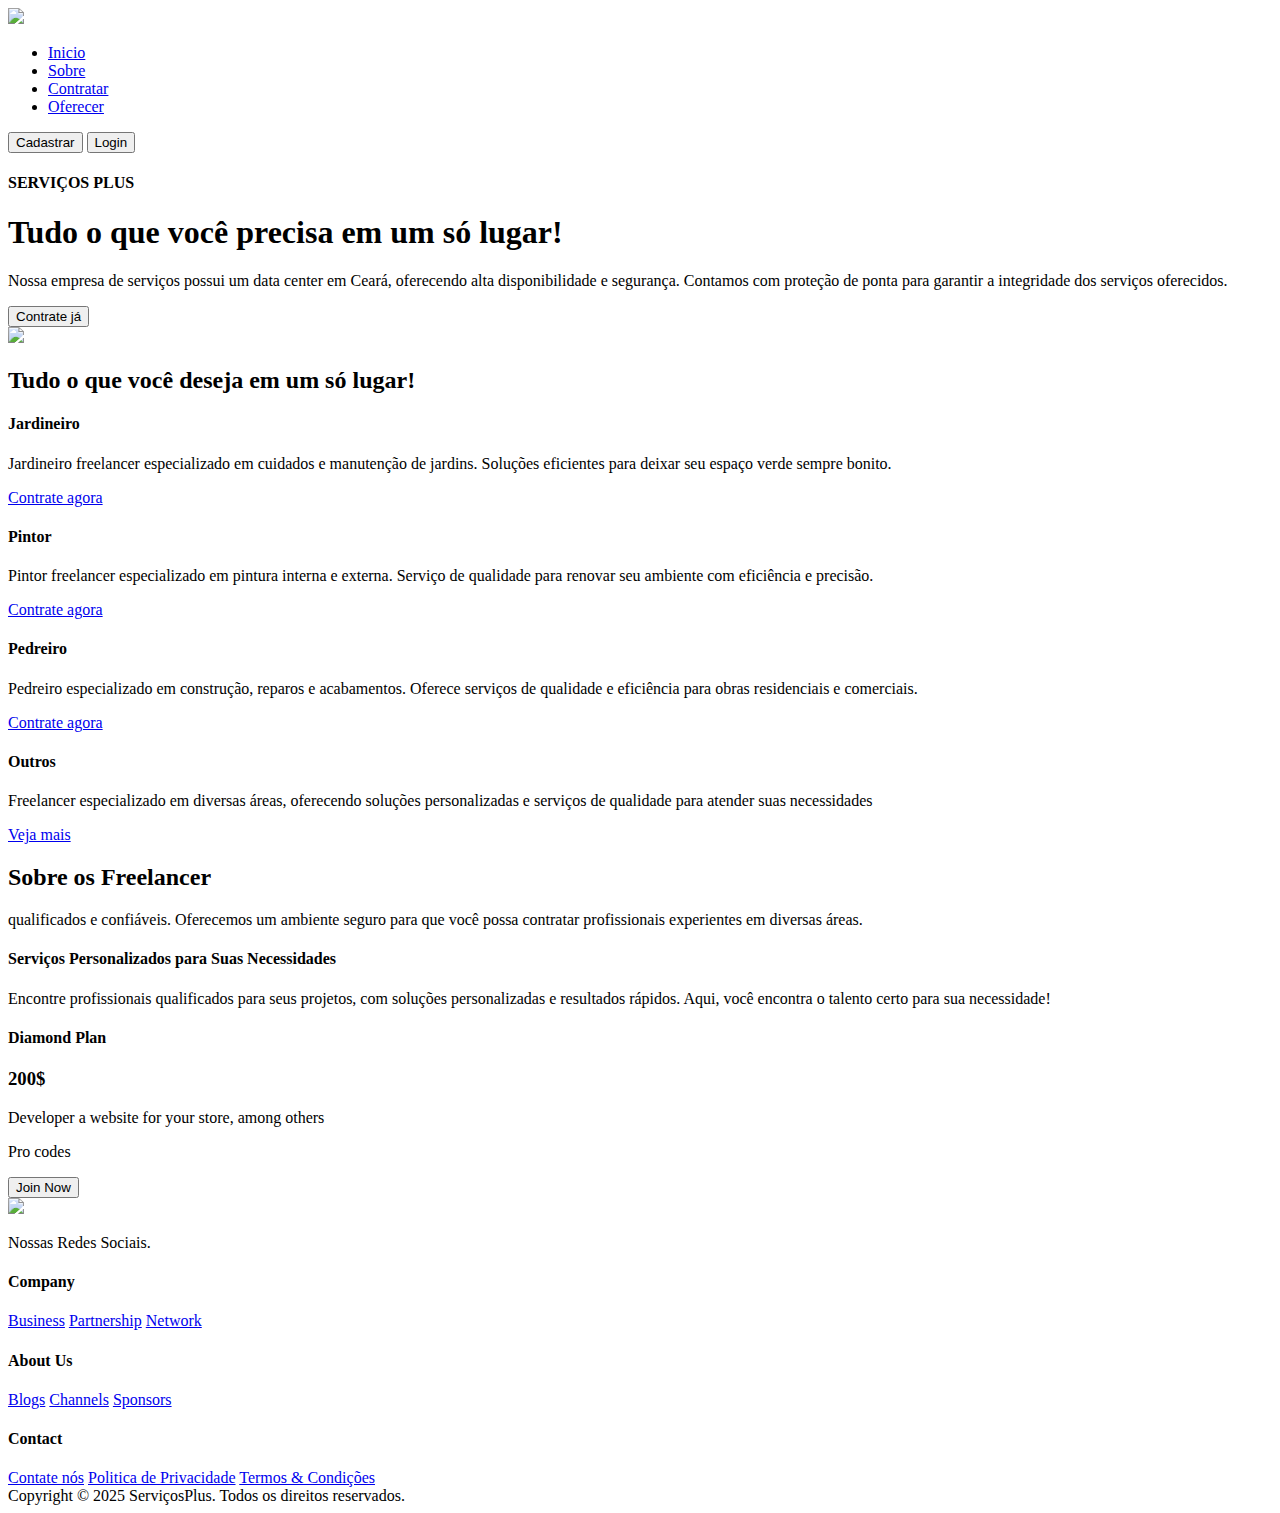
==== index.html @ 0d534641 "Update index.html" ====
<!DOCTYPE html>
<html lang="pt-br">

<head>
    <meta charset="UTF-8">
    <meta name="viewport" content="width=device-width, initial-scale=1.0">
    <link rel="stylesheet" href="https://cdnjs.cloudflare.com/ajax/libs/remixicon/3.5.0/remixicon.min.css">
    <link rel="stylesheet" href="style.css">
    <title>Página inicial</title>
</head>

<body>

    <nav>
        <div class="nav-logo">
            <a href="#">
                <img src="images/logo.png">
            </a>
        </div>

        <ul class="nav-links">
            <li class="link"><a href="#home">Inicio</a></li>
            <li id="link1" class="link"><a href="#features">Sobre</a></li>
            <li id="link2" class="link"><a href="#pricing">Contratar</a></li>
            <li id="link3" class="link"><a href="#about">Oferecer</a></li>
        </ul>
        <button class="btn" onclick="irParaCadastro()">Cadastrar</button>
        <button class="btn2" onclick="irParaLogin()">Login</button>
    </nav>

    <header class="container" id="home">
        <div class="content">
            <span class="blur"></span>
            <span class="blur"></span>
            <h4>SERVIÇOS PLUS</h4>
            <H1>Tudo o que você <span>precisa</span> em um só lugar!</H1>
            <p>
                Nossa empresa de serviços possui um data center em Ceará, oferecendo alta disponibilidade e segurança. Contamos com proteção de ponta para garantir a integridade dos serviços oferecidos.
            </p>
            <button class="btn">Contrate já</button>
        </div>
        <div class="image">
            <img src="img/header.png">
        </div>
    </header>

    <section class="container" id="features">
        <h2 class="header">Tudo o que você deseja em um só lugar!</h2>
        <div class="features">
            <div class="card">
                <span><i class="ri-money-dollar-box-line"></i></span>
                <h4>Jardineiro</h4>
                <p>
                    Jardineiro freelancer especializado em cuidados e manutenção de jardins. Soluções eficientes para deixar seu espaço verde sempre bonito.
                </p>
                <a href="#">Contrate agora <i class="ri-arrow-right-line"></i></a>
            </div>
            <div class="card">
                <span><i class="ri-bug-line"></i></span>
                <h4>Pintor</h4>
                <p>
                    Pintor freelancer especializado em pintura interna e externa. Serviço de qualidade para renovar seu ambiente com eficiência e precisão.                 
                </p>
                <a href="#">Contrate agora <i class="ri-arrow-right-line"></i></a>
            </div>
            <div class="card">
                <span><i class="ri-history-line"></i></span>
                <h4>Pedreiro</h4>
                <p>
                    Pedreiro especializado em construção, reparos e acabamentos. Oferece serviços de qualidade e eficiência para obras residenciais e comerciais.
                </p>
                <a href="#">Contrate agora <i class="ri-arrow-right-line"></i></a>
            </div>
            <div class="card">
                <span><i class="ri-shake-hands-line"></i></span>
                <h4>Outros</h4>
                <p>
                    Freelancer especializado em diversas áreas, oferecendo soluções personalizadas e serviços de qualidade para atender suas necessidades
                </p>
                <a href="#">Veja mais <i class="ri-arrow-right-line"></i></a>
            </div>
        </div>
    </section>

    <section class="container" id="pricing">
        <h2 class="header">Sobre os Freelancer</h2>
        <p class="sub-header">
            qualificados e confiáveis. Oferecemos um ambiente seguro para que você possa contratar profissionais experientes em diversas áreas.
        </p>
        <div class="pricing">
            <div class="card">
                <div class="content">
                    <h4>Serviços Personalizados para Suas Necessidades</h4>
                    <p>
                        <i class="ri-checkbox-circle-line"></i>
                        Encontre profissionais qualificados para seus projetos, com soluções personalizadas e resultados rápidos. Aqui, você encontra o talento certo para sua necessidade!
                    </p>
                    <p>
                </div>
            </div>
            <div class="card">
                <div class="content">
                    <h4>Diamond Plan</h4>
                    <h3>200$</h3>
                    <p>
                        <i class="ri-checkbox-circle-line"></i>
                        Developer a website for your store, among others
                    </p>
                    <p>
                        <i class="ri-checkbox-circle-line"></i>
                        Pro codes
                    </p>
                </div>
                <button class="btn">Join Now</button>
            </div>
        </div>
    </section>

    <footer class="container" id="about">
        <span class="blur"></span>
        <span class="blur"></span>
        <div class="column">
            <div class="logo">
                <img src="images/logo.png">
            </div>
            <p>
                Nossas Redes Sociais.
            </p>
            <div class="socials">
                <a href="https://www.youtube.com/@luffyzin_br549" target="_blank"><i class="ri-youtube-line"></i></a>
                <a href="https://www.instagram.com/zlz1n_/" target="_blank"><i class="ri-instagram-line"></i></a>
                <a href="https://twitter.com/SoaresLevi3354" target="_blank"><i class="ri-twitter-line"></i></a>
            </div>
        </div>
        <div class="column">
            <h4>Company</h4>
            <a href="#">Business</a>
            <a href="#">Partnership</a>
            <a href="#">Network</a>
        </div>
        <div class="column">
            <h4>About Us</h4>
            <a href="#">Blogs</a>
            <a href="#">Channels</a>
            <a href="#">Sponsors</a>
        </div>
        <div class="column">
            <h4>Contact</h4>
            <a href="#">Contate nós</a>
            <a href="#">Politica de Privacidade</a>
            <a href="#">Termos & Condições</a>
        </div>
    </footer>

    <div class="copyright">
        Copyright © 2025 ServiçosPlus. Todos os direitos reservados.
    </div>


    <script src="script.js"></script>
</body>

</html>
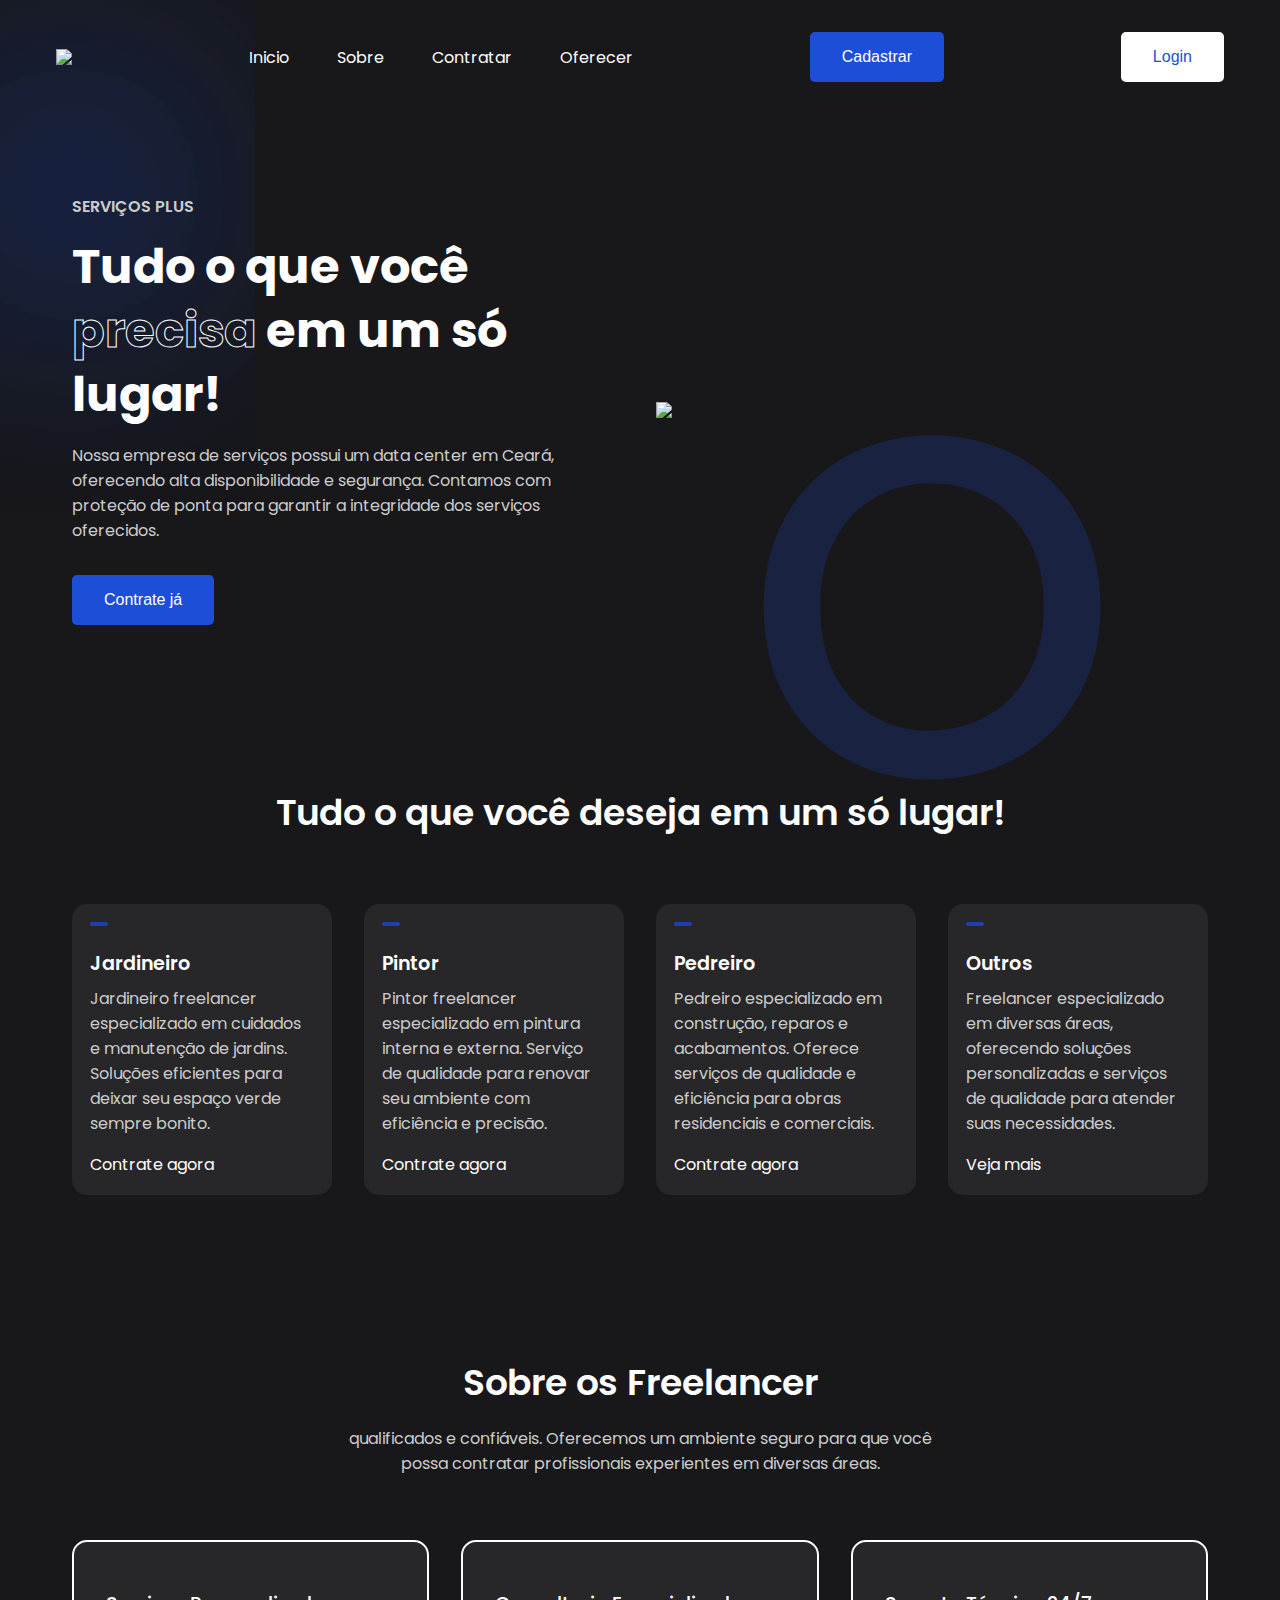
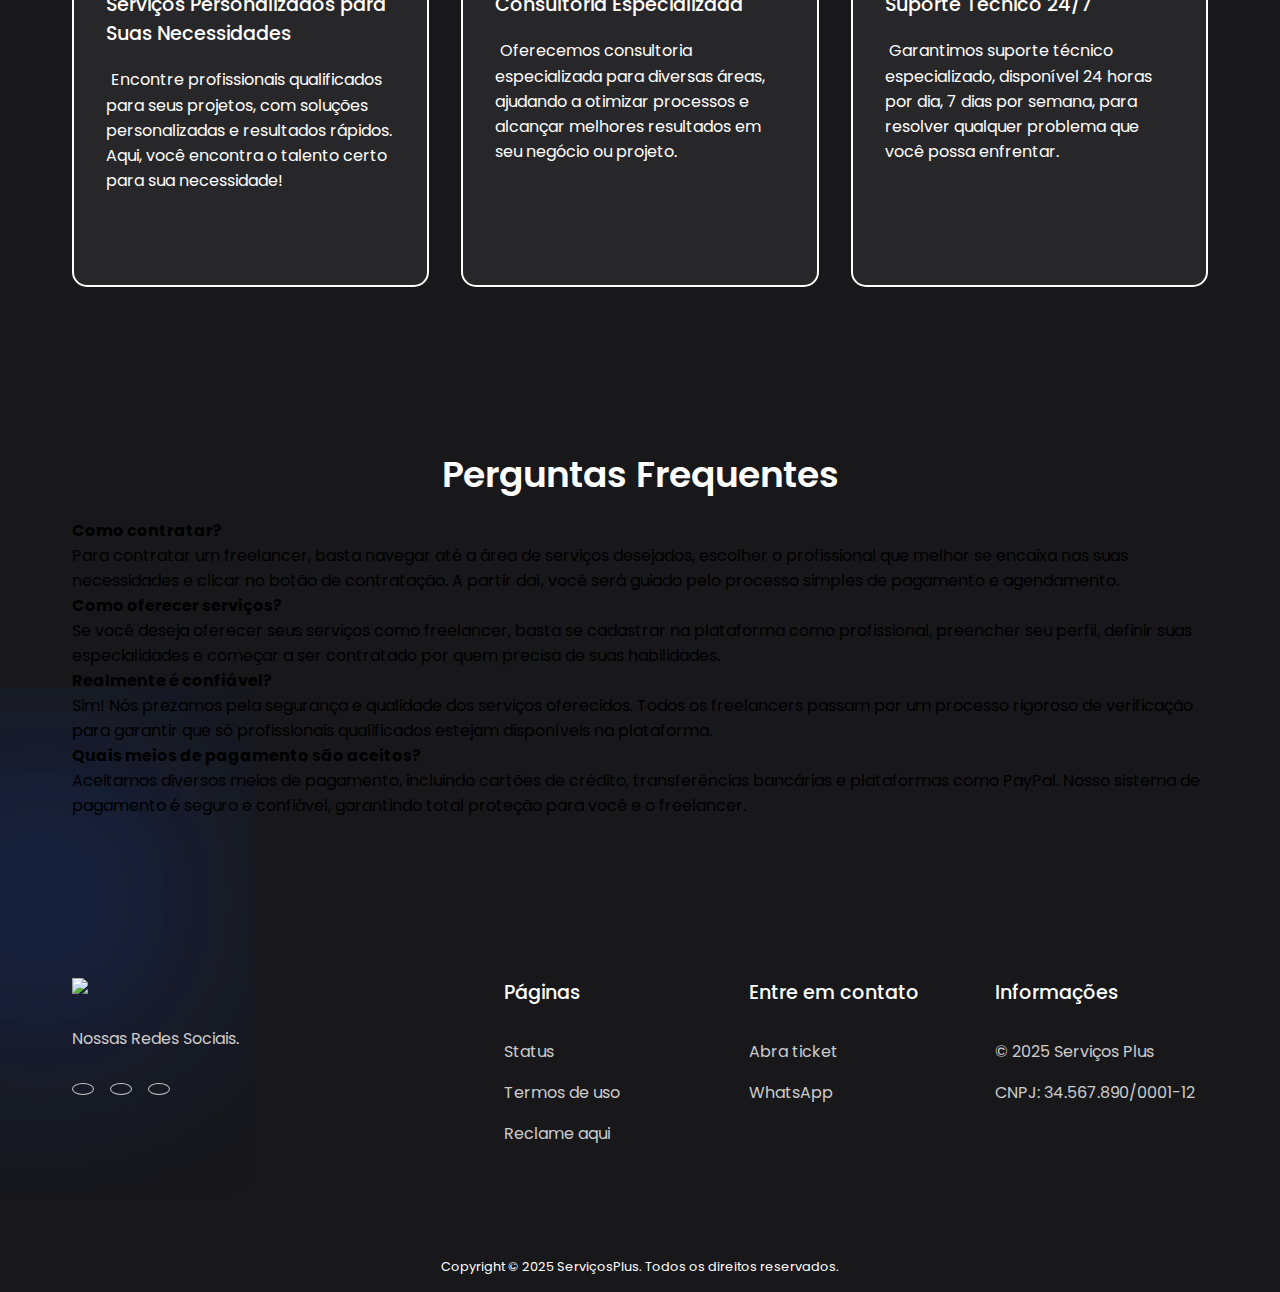
==== commit bc0963c3: "Update index.html" ====
--- a/index.html
+++ b/index.html
@@ -75,7 +75,7 @@
                 <span><i class="ri-shake-hands-line"></i></span>
                 <h4>Outros</h4>
                 <p>
-                    Freelancer especializado em diversas áreas, oferecendo soluções personalizadas e serviços de qualidade para atender suas necessidades
+                    Freelancer especializado em diversas áreas, oferecendo soluções personalizadas e serviços de qualidade para atender suas necessidades.
                 </p>
                 <a href="#">Veja mais <i class="ri-arrow-right-line"></i></a>
             </div>
@@ -95,26 +95,67 @@
                         <i class="ri-checkbox-circle-line"></i>
                         Encontre profissionais qualificados para seus projetos, com soluções personalizadas e resultados rápidos. Aqui, você encontra o talento certo para sua necessidade!
                     </p>
+                </div>
+            </div>
+            <div class="card">
+                <div class="content">
+                    <h4>Consultoria Especializada</h4>
                     <p>
-                </div>
-            </div>
-            <div class="card">
-                <div class="content">
-                    <h4>Diamond Plan</h4>
-                    <h3>200$</h3>
-                    <p>
-                        <i class="ri-checkbox-circle-line"></i>
-                        Developer a website for your store, among others
-                    </p>
-                    <p>
-                        <i class="ri-checkbox-circle-line"></i>
-                        Pro codes
+                        <i class="ri-brain-line"></i>
+                        Oferecemos consultoria especializada para diversas áreas, ajudando a otimizar processos e alcançar melhores resultados em seu negócio ou projeto.
                     </p>
                 </div>
-                <button class="btn">Join Now</button>
+            </div>
+            <div class="card">
+                <div class="content">
+                    <h4>Suporte Técnico 24/7</h4>
+                    <p>
+                        <i class="ri-settings-5-line"></i>
+                        Garantimos suporte técnico especializado, disponível 24 horas por dia, 7 dias por semana, para resolver qualquer problema que você possa enfrentar.
+                    </p>
+                </div>
+            </div>
+        </div>
+    </section>    
+
+    <section class="container" id="faq">
+        <h2 class="header">Perguntas Frequentes</h2>
+        <div class="faq">
+            <div class="question">
+                <h4>
+                    <i class="ri-arrow-right-s-line toggle-icon"></i> Como contratar?
+                </h4>
+                <p class="answer">
+                    Para contratar um freelancer, basta navegar até a área de serviços desejados, escolher o profissional que melhor se encaixa nas suas necessidades e clicar no botão de contratação. A partir daí, você será guiado pelo processo simples de pagamento e agendamento.
+                </p>
+            </div>
+            <div class="question">
+                <h4>
+                    <i class="ri-arrow-right-s-line toggle-icon"></i> Como oferecer serviços?
+                </h4>
+                <p class="answer">
+                    Se você deseja oferecer seus serviços como freelancer, basta se cadastrar na plataforma como profissional, preencher seu perfil, definir suas especialidades e começar a ser contratado por quem precisa de suas habilidades.
+                </p>
+            </div>
+            <div class="question">
+                <h4>
+                    <i class="ri-arrow-right-s-line toggle-icon"></i> Realmente é confiável?
+                </h4>
+                <p class="answer">
+                    Sim! Nós prezamos pela segurança e qualidade dos serviços oferecidos. Todos os freelancers passam por um processo rigoroso de verificação para garantir que só profissionais qualificados estejam disponíveis na plataforma.
+                </p>
+            </div>
+            <div class="question">
+                <h4>
+                    <i class="ri-arrow-right-s-line toggle-icon"></i> Quais meios de pagamento são aceitos?
+                </h4>
+                <p class="answer">
+                    Aceitamos diversos meios de pagamento, incluindo cartões de crédito, transferências bancárias e plataformas como PayPal. Nosso sistema de pagamento é seguro e confiável, garantindo total proteção para você e o freelancer.
+                </p>
             </div>
         </div>
     </section>
+    
 
     <footer class="container" id="about">
         <span class="blur"></span>
@@ -133,22 +174,20 @@
             </div>
         </div>
         <div class="column">
-            <h4>Company</h4>
-            <a href="#">Business</a>
-            <a href="#">Partnership</a>
-            <a href="#">Network</a>
-        </div>
-        <div class="column">
-            <h4>About Us</h4>
-            <a href="#">Blogs</a>
-            <a href="#">Channels</a>
-            <a href="#">Sponsors</a>
-        </div>
-        <div class="column">
-            <h4>Contact</h4>
-            <a href="#">Contate nós</a>
-            <a href="#">Politica de Privacidade</a>
-            <a href="#">Termos & Condições</a>
+            <h4>Páginas</h4>
+            <a href="#">Status</a>
+            <a href="#">Termos de uso</a>
+            <a href="#">Reclame aqui</a>
+        </div>
+        <div class="column">
+            <h4>Entre em contato</h4>
+            <a href="#">Abra ticket</a>
+            <a href="#">WhatsApp</a>
+        </div>
+        <div class="column">
+            <h4>Informações</h4>
+            <a href="">© 2025 Serviços Plus</a>
+            <a href="#">CNPJ: 34.567.890/0001-12</a>
         </div>
     </footer>
 
--- a/style.css
+++ b/style.css
@@ -0,0 +1,398 @@
+@import url('https://fonts.googleapis.com/css2?family=Poppins:wght@300;400;500;600;700;800&display=swap');
+
+*{
+    padding: 0;
+    margin: 0;
+    outline: none;
+    border: none;
+    box-sizing: border-box;
+}
+
+img{
+    width: 100%;
+    display: flex;
+}
+
+a{
+    text-decoration: none;
+}
+
+body{
+    font-family: 'Poppins', sans-serif;
+    background-color: #18181B;
+}
+
+nav{
+    max-width: 1200px;
+    margin: auto;
+    padding: 2rem 1rem;
+    display: flex;
+    align-items: center;
+    justify-content: space-between;
+    gap: 2rem;
+}
+
+.nav-logo{
+    max-width: 100px;
+}
+
+.nav-links{
+    list-style: none;
+    display: flex;
+    align-items: center;
+    gap: 3rem;
+}
+
+.link a{
+    position: relative;
+    padding-bottom: 0.75rem;
+    color: #fff;
+}
+
+.link a::after{
+    content: "";
+    position: absolute;
+    height: 2px;
+    width: 0;
+    bottom: 0;
+    left: 0;
+    background-color: #1d4ed8;
+    transition: all 0.3s ease;
+}
+
+.link a:hover::after{
+    width: 70%;
+}
+
+.btn{
+    padding: 1rem 2rem;
+    font-size: 1rem;
+    color: #fff;
+    background-color: #1d4ed8;
+    border-radius: 5px;
+    cursor: pointer;
+    transition: all 0.3s ease;
+}
+
+.btn:hover{
+    background-color: #1e40af;
+}
+
+.btn2{
+    padding: 1rem 2rem;
+    font-size: 1rem;
+    color: #1d4ed8;
+    background-color: #fff;
+    border-radius: 5px;
+    cursor: pointer;
+    transition: all 0.3s ease;
+}
+
+.btn2:hover{
+    background-color: #acb0be;
+}
+
+
+.container{
+    max-width: 1200px;
+    margin: auto;
+    padding: 5rem 2rem;
+}
+
+.blur{
+    position: absolute;
+    box-shadow: 0 0 1000px 50px #1d4ed8;
+    z-index: -100;
+}
+
+header{
+    position: relative;
+    padding-top: 2rem;
+    display: grid;
+    grid-template-columns: repeat(2, 1fr);
+    align-items: center;
+    gap: 2rem;
+}
+
+header .content h4{
+    margin-bottom: 1rem;
+    color: #ccc;
+    font-size: 1rem;
+    font-weight: 600;
+}
+
+header .content h1{
+    color: #fff;
+    margin-bottom: 1rem;
+    font-size: 3rem;
+    font-weight: 700;
+    line-height: 4rem;
+}
+
+header .content h1 span{
+    -webkit-text-fill-color: transparent;
+    -webkit-text-stroke: 1px #fff;
+}
+
+header .content p{
+    margin-bottom: 2rem;
+    color: #ccc;
+}
+
+header .image{
+    position: relative;
+}
+
+header .image::before{
+    content: "o";
+    position: absolute;
+    top: 0;
+    left: 50%;
+    transform: translateX(-50%);
+    font-size: 38rem;
+    font-weight: 400;
+    line-height: 20rem;
+    color: #1d4ed8;
+    opacity: 0.2;
+    z-index: -100;
+}
+
+header .image img{
+    max-width: 600px;
+    margin: auto;
+}
+
+section .header{
+    margin-bottom: 1rem;
+    color: #fff;
+    text-align: center;
+    font-size: 2.25rem;
+    font-weight: 600;
+}
+
+.features{
+    margin-top: 4rem;
+    display: grid;
+    grid-template-columns: repeat(4, 1fr);
+    gap: 2rem;
+}
+
+.features .card{
+    background-color: #27272a;
+    padding: 1rem;
+    border: 2px solid transparent;
+    border-radius: 15px;
+    transition: all 0.3s ease;
+}
+
+.features .card:hover{
+    background-color: #323232;
+    border-color: #fff;
+}
+
+.features .card span{
+    display: inline-block;
+    background-color: #1e40af;
+    padding: 2px 9px;
+    margin-bottom: 1rem;
+    font-size: 1.75rem;
+    color: #fff;
+    border-radius: 5px;
+}
+
+.features .card h4{
+    margin-bottom: 0.5rem;
+    color: #fff;
+    font-size: 1.2rem;
+    font-weight: 600;
+}
+
+.features .card p{
+    color: #ccc;
+    margin-bottom: 1rem;
+}
+
+.features .card a{
+    color: #fff;
+    transition: all 0.3s ease;
+}
+
+.features .card a:hover{
+    color: #1e40af;
+}
+
+.sub-header{
+    max-width: 600px;
+    margin: auto;
+    text-align: center;
+    color: #ccc;
+}
+
+.pricing{
+    margin-top: 4rem;
+    display: grid;
+    grid-template-columns: repeat(3, 1fr);
+    gap: 2rem;
+}
+
+.pricing .card{
+    padding: 3rem 2rem;
+    background-color: #27272a;
+    display: flex;
+    flex-direction: column;
+    border: 2px solid transparent;
+    border-color: #fff;
+    border-radius: 15px;
+    transition: all 0.3s ease;
+}
+
+.pricing .card:hover{
+    border-color: #fff;
+}
+
+.pricing .card .content{
+    flex: 1;
+    margin-bottom: 2rem;
+}
+
+.pricing .card h4{
+    margin-bottom: 1rem;
+    color: #fff;
+    font-size: 1.2rem;
+    font-weight: 500;
+}
+
+.pricing .card h3{
+    color: #fff;
+    padding-bottom: 1rem;
+    margin-bottom: 2rem;
+    font-size: 2rem;
+    font-weight: 600;
+    border-bottom: 2px dashed #fff;
+}
+
+.pricing .card p{
+    color: #fff;
+    margin-bottom: 0.75rem;
+}
+
+.pricing .card p i{
+    color: #ccc;
+    font-size: 1.2rem;
+    margin-right: 0.3rem;
+}
+
+.pricing .card button{
+    color: #fff;
+    background-color: transparent;
+    border: 2px solid #fff;
+}
+
+.pricing .card button:hover{
+    background-color: #1e40af;
+    border-color: #1e40af;
+}
+
+footer{
+    position: relative;
+    display: grid;
+    grid-template-columns: 400px repeat(3, 1fr);
+    gap: 2rem;
+}
+
+footer .column .logo{
+    max-width: 100px;
+    margin-bottom: 2rem;
+}
+
+footer .column p{
+    color: #ccc;
+    margin-bottom: 2rem;
+}
+
+footer .column .socials{
+    display: flex;
+    align-items: center;
+    gap: 1rem;
+}
+
+footer .column .socials a{
+    color: #ccc;
+    border: 1px solid #ccc;
+    padding: 5px 10px;
+    font-size: 1.25rem;
+    border-radius: 100%;
+    transition: all 0.3s ease;
+}
+
+footer .column .socials a:hover{
+    color: #fff;
+    background-color: #1d4ed8;
+    border-color: #1d4ed8;
+}
+
+footer .column h4{
+    color: #fff;
+    margin-bottom: 2rem;
+    font-size: 1.2rem;
+    font-weight: 500;
+}
+
+footer .column > a{
+    display: block;
+    color: #ccc;
+    margin-bottom: 1rem;
+    transition: all 0.3s ease;
+}
+
+footer .column > a:hover{
+    color: #1d4ed8;
+}
+
+.copyright{
+    max-width: 1200px;
+    margin: auto;
+    padding: 1rem;
+    color: #fff;
+    font-size: 0.8rem;
+    text-align: center;
+}
+
+@media (width < 900px){
+    .nav-links{
+        display: none;
+    }
+    header{
+        grid-template-columns: repeat(1, 1fr);
+    }
+    header .image{
+        grid-area: 1/1/2/2;
+    }
+    .features{
+        grid-template-columns: repeat(2, 1fr);
+    }
+    .pricing{
+        grid-template-columns: repeat(2, 1fr);
+    }
+    footer{
+        grid-template-columns: 1fr 200px;
+    }
+}
+
+@media (width < 600px){
+    header .image::before{
+        display: none;
+    }
+
+    .features{
+        grid-template-columns: repeat(1, 1fr);
+    }
+
+    .pricing{
+        grid-template-columns: repeat(1, 1fr);
+    }
+
+    footer{
+        grid-template-columns: 1fr 150px;
+    }
+}
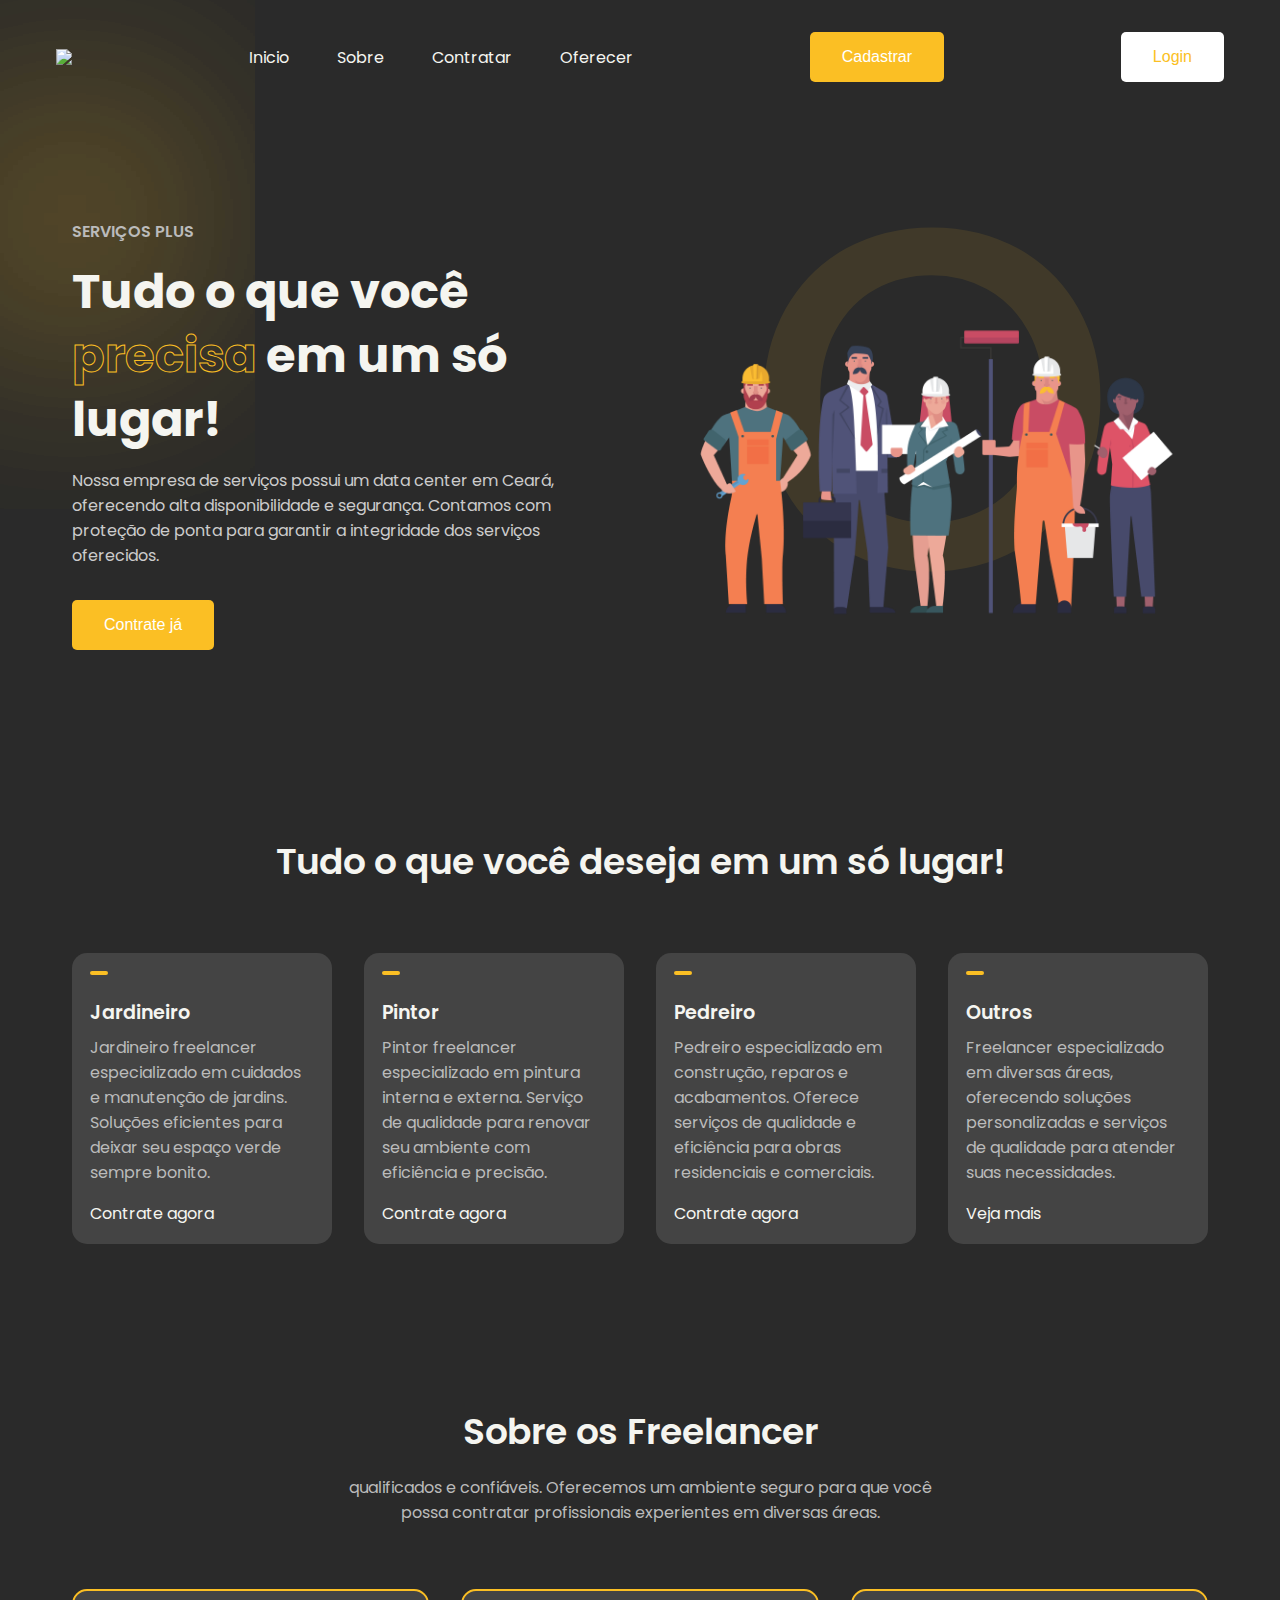
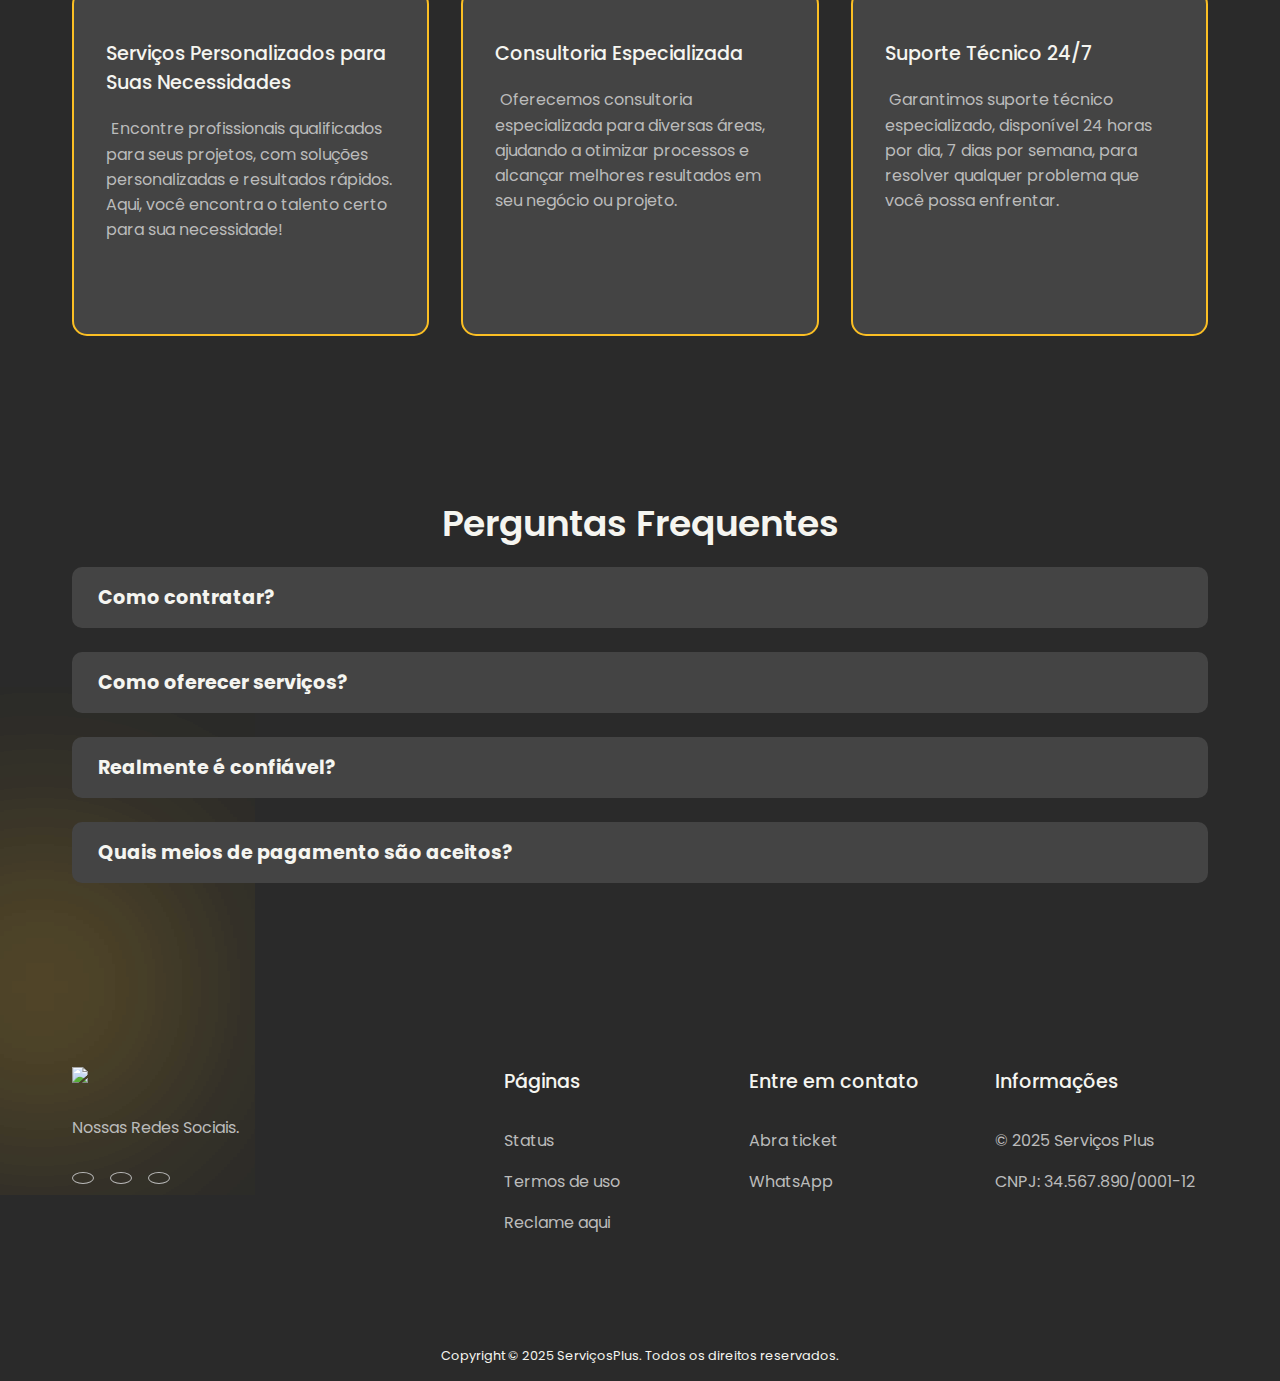
==== commit 2d1d2135: "Update index.html" ====
--- a/index.html
+++ b/index.html
@@ -40,7 +40,7 @@
             <button class="btn">Contrate já</button>
         </div>
         <div class="image">
-            <img src="img/header.png">
+            <img src="images/header.png">
         </div>
     </header>
 
--- a/style.css
+++ b/style.css
@@ -1,6 +1,6 @@
 @import url('https://fonts.googleapis.com/css2?family=Poppins:wght@300;400;500;600;700;800&display=swap');
 
-*{
+* {
     padding: 0;
     margin: 0;
     outline: none;
@@ -8,21 +8,22 @@
     box-sizing: border-box;
 }
 
-img{
+img {
     width: 100%;
     display: flex;
 }
 
-a{
+a {
     text-decoration: none;
 }
 
-body{
+body {
     font-family: 'Poppins', sans-serif;
-    background-color: #18181B;
-}
-
-nav{
+    background-color: #2a2a2a; /* Preto suave, quase cinza */
+    color: #f5f5f0; /* Texto claro para contraste */
+}
+
+nav {
     max-width: 1200px;
     margin: auto;
     padding: 2rem 1rem;
@@ -32,80 +33,79 @@
     gap: 2rem;
 }
 
-.nav-logo{
+.nav-logo {
     max-width: 100px;
 }
 
-.nav-links{
+.nav-links {
     list-style: none;
     display: flex;
     align-items: center;
     gap: 3rem;
 }
 
-.link a{
+.link a {
     position: relative;
     padding-bottom: 0.75rem;
-    color: #fff;
-}
-
-.link a::after{
+    color: #f5f5f0; /* Cor clara para os links */
+}
+
+.link a::after {
     content: "";
     position: absolute;
     height: 2px;
     width: 0;
     bottom: 0;
     left: 0;
-    background-color: #1d4ed8;
-    transition: all 0.3s ease;
-}
-
-.link a:hover::after{
+    background-color: #FBBF24; /* Amarelo */
+    transition: all 0.3s ease;
+}
+
+.link a:hover::after {
     width: 70%;
 }
 
-.btn{
+.btn {
     padding: 1rem 2rem;
     font-size: 1rem;
     color: #fff;
-    background-color: #1d4ed8;
+    background-color: #FBBF24; /* Amarelo */
     border-radius: 5px;
     cursor: pointer;
     transition: all 0.3s ease;
 }
 
-.btn:hover{
-    background-color: #1e40af;
-}
-
-.btn2{
+.btn:hover {
+    background-color: #D97706; /* Tom de Amarelo mais escuro */
+}
+
+.btn2 {
     padding: 1rem 2rem;
     font-size: 1rem;
-    color: #1d4ed8;
+    color: #FBBF24; /* Amarelo */
     background-color: #fff;
     border-radius: 5px;
     cursor: pointer;
     transition: all 0.3s ease;
 }
 
-.btn2:hover{
-    background-color: #acb0be;
-}
-
-
-.container{
+.btn2:hover {
+    background-color: #D97706; /* Tom de Amarelo mais escuro */
+}
+
+.container {
     max-width: 1200px;
     margin: auto;
     padding: 5rem 2rem;
 }
 
-.blur{
+.blur {
     position: absolute;
-    box-shadow: 0 0 1000px 50px #1d4ed8;
+    box-shadow: 0 0 1000px 50px #FBBF24; /* Amarelo */
     z-index: -100;
 }
 
-header{
+header {
     position: relative;
     padding-top: 2rem;
     display: grid;
@@ -114,36 +114,36 @@
     gap: 2rem;
 }
 
-header .content h4{
-    margin-bottom: 1rem;
-    color: #ccc;
+header .content h4 {
+    margin-bottom: 1rem;
+    color: #bbb; /* Cor mais suave para o texto */
     font-size: 1rem;
     font-weight: 600;
 }
 
-header .content h1{
-    color: #fff;
+header .content h1 {
+    color: #f5f5f0; /* Texto claro para o título */
     margin-bottom: 1rem;
     font-size: 3rem;
     font-weight: 700;
     line-height: 4rem;
 }
 
-header .content h1 span{
+header .content h1 span {
     -webkit-text-fill-color: transparent;
-    -webkit-text-stroke: 1px #fff;
-}
-
-header .content p{
-    margin-bottom: 2rem;
-    color: #ccc;
-}
-
-header .image{
+    -webkit-text-stroke: 1px #FBBF24; /* Amarelo */
+}
+
+header .content p {
+    margin-bottom: 2rem;
+    color: #ccc; /* Texto mais suave */
+}
+
+header .image {
     position: relative;
 }
 
-header .image::before{
+header .image::before {
     content: "o";
     position: absolute;
     top: 0;
@@ -152,47 +152,47 @@
     font-size: 38rem;
     font-weight: 400;
     line-height: 20rem;
-    color: #1d4ed8;
-    opacity: 0.2;
+    color: #FBBF24; /* Amarelo */
+    opacity: 0.1;
     z-index: -100;
 }
 
-header .image img{
+header .image img {
     max-width: 600px;
     margin: auto;
 }
 
-section .header{
-    margin-bottom: 1rem;
-    color: #fff;
+section .header {
+    margin-bottom: 1rem;
+    color: #f5f5f0; /* Texto claro para os títulos */
     text-align: center;
     font-size: 2.25rem;
     font-weight: 600;
 }
 
-.features{
+.features {
     margin-top: 4rem;
     display: grid;
     grid-template-columns: repeat(4, 1fr);
     gap: 2rem;
 }
 
-.features .card{
-    background-color: #27272a;
+.features .card {
+    background-color: #444; /* Tom escuro e suave */
     padding: 1rem;
     border: 2px solid transparent;
     border-radius: 15px;
     transition: all 0.3s ease;
 }
 
-.features .card:hover{
-    background-color: #323232;
-    border-color: #fff;
-}
-
-.features .card span{
+.features .card:hover {
+    background-color: #555; /* Tom mais claro para o hover */
+    border-color: #FBBF24; /* Amarelo */
+}
+
+.features .card span {
     display: inline-block;
-    background-color: #1e40af;
+    background-color: #FBBF24; /* Amarelo */
     padding: 2px 9px;
     margin-bottom: 1rem;
     font-size: 1.75rem;
@@ -200,199 +200,245 @@
     border-radius: 5px;
 }
 
-.features .card h4{
+.features .card h4 {
     margin-bottom: 0.5rem;
-    color: #fff;
+    color: #f5f5f0; /* Texto claro */
     font-size: 1.2rem;
     font-weight: 600;
 }
 
-.features .card p{
-    color: #ccc;
-    margin-bottom: 1rem;
-}
-
-.features .card a{
-    color: #fff;
-    transition: all 0.3s ease;
-}
-
-.features .card a:hover{
-    color: #1e40af;
-}
-
-.sub-header{
+.features .card p {
+    color: #bbb; /* Texto mais suave */
+    margin-bottom: 1rem;
+}
+
+.features .card a {
+    color: #f5f5f0; /* Links em tom claro */
+    transition: all 0.3s ease;
+}
+
+.features .card a:hover {
+    color: #FBBF24; /* Amarelo */
+}
+
+.sub-header {
     max-width: 600px;
     margin: auto;
     text-align: center;
-    color: #ccc;
-}
-
-.pricing{
+    color: #bbb; /* Texto mais suave */
+}
+
+.pricing {
     margin-top: 4rem;
     display: grid;
     grid-template-columns: repeat(3, 1fr);
     gap: 2rem;
 }
 
-.pricing .card{
+.pricing .card {
     padding: 3rem 2rem;
-    background-color: #27272a;
+    background-color: #444; /* Tom escuro e suave */
     display: flex;
     flex-direction: column;
     border: 2px solid transparent;
-    border-color: #fff;
+    border-color: #FBBF24;
     border-radius: 15px;
     transition: all 0.3s ease;
 }
 
-.pricing .card:hover{
-    border-color: #fff;
-}
-
-.pricing .card .content{
+.pricing .card:hover {
+    border-color: #FBBF24; /* Amarelo */
+}
+
+.pricing .card .content {
     flex: 1;
     margin-bottom: 2rem;
 }
 
-.pricing .card h4{
-    margin-bottom: 1rem;
-    color: #fff;
+.pricing .card h4 {
+    margin-bottom: 1rem;
+    color: #f5f5f0; /* Texto claro */
     font-size: 1.2rem;
     font-weight: 500;
 }
 
-.pricing .card h3{
-    color: #fff;
+.pricing .card h3 {
+    color: #f5f5f0; /* Texto claro para o valor */
     padding-bottom: 1rem;
     margin-bottom: 2rem;
     font-size: 2rem;
     font-weight: 600;
-    border-bottom: 2px dashed #fff;
-}
-
-.pricing .card p{
-    color: #fff;
+    border-bottom: 2px dashed #FBBF24; /* Amarelo */
+}
+
+.pricing .card p {
+    color: #bbb; /* Texto mais suave */
     margin-bottom: 0.75rem;
 }
 
-.pricing .card p i{
+.pricing .card p i {
     color: #ccc;
     font-size: 1.2rem;
     margin-right: 0.3rem;
 }
 
-.pricing .card button{
+.pricing .card button {
     color: #fff;
     background-color: transparent;
-    border: 2px solid #fff;
-}
-
-.pricing .card button:hover{
-    background-color: #1e40af;
-    border-color: #1e40af;
-}
-
-footer{
+    border: 2px solid #FBBF24; /* Amarelo */
+}
+
+.pricing .card button:hover {
+    background-color: #FBBF24; /* Amarelo */
+    border-color: #FBBF24; /* Amarelo */
+}
+
+footer {
     position: relative;
     display: grid;
     grid-template-columns: 400px repeat(3, 1fr);
     gap: 2rem;
 }
 
-footer .column .logo{
+footer .column .logo {
     max-width: 100px;
     margin-bottom: 2rem;
 }
 
-footer .column p{
-    color: #ccc;
-    margin-bottom: 2rem;
-}
-
-footer .column .socials{
+footer .column p {
+    color: #bbb; /* Texto suave */
+    margin-bottom: 2rem;
+}
+
+footer .column .socials {
     display: flex;
     align-items: center;
     gap: 1rem;
 }
 
-footer .column .socials a{
-    color: #ccc;
-    border: 1px solid #ccc;
+footer .column .socials a {
+    color: #bbb; /* Links mais suaves */
+    border: 1px solid #bbb; /* Cor suave para borda */
     padding: 5px 10px;
     font-size: 1.25rem;
     border-radius: 100%;
     transition: all 0.3s ease;
 }
 
-footer .column .socials a:hover{
+footer .column .socials a:hover {
     color: #fff;
-    background-color: #1d4ed8;
-    border-color: #1d4ed8;
-}
-
-footer .column h4{
-    color: #fff;
+    background-color: #FBBF24; /* Amarelo */
+    border-color: #FBBF24; /* Amarelo */
+}
+
+footer .column h4 {
+    color: #f5f5f0; /* Título claro */
     margin-bottom: 2rem;
     font-size: 1.2rem;
     font-weight: 500;
 }
 
-footer .column > a{
+footer .column > a {
     display: block;
-    color: #ccc;
-    margin-bottom: 1rem;
-    transition: all 0.3s ease;
-}
-
-footer .column > a:hover{
-    color: #1d4ed8;
-}
-
-.copyright{
+    color: #bbb; /* Links mais suaves */
+    margin-bottom: 1rem;
+    transition: all 0.3s ease;
+}
+
+footer .column > a:hover {
+    color: #FBBF24; /* Amarelo */
+}
+
+.copyright {
     max-width: 1200px;
     margin: auto;
     padding: 1rem;
-    color: #fff;
+    color: #f5f5f0; /* Texto claro */
     font-size: 0.8rem;
     text-align: center;
 }
 
-@media (width < 900px){
-    .nav-links{
+@media (width < 900px) {
+    .nav-links {
         display: none;
     }
-    header{
+    header {
         grid-template-columns: repeat(1, 1fr);
     }
-    header .image{
+    header .image {
         grid-area: 1/1/2/2;
     }
-    .features{
+    .features {
         grid-template-columns: repeat(2, 1fr);
     }
-    .pricing{
+    .pricing {
         grid-template-columns: repeat(2, 1fr);
     }
-    footer{
+    footer {
         grid-template-columns: 1fr 200px;
     }
 }
 
-@media (width < 600px){
-    header .image::before{
+@media (width < 600px) {
+    header .image::before {
         display: none;
     }
 
-    .features{
+    .features {
         grid-template-columns: repeat(1, 1fr);
     }
 
-    .pricing{
+    .pricing {
         grid-template-columns: repeat(1, 1fr);
     }
 
-    footer{
+    footer {
         grid-template-columns: 1fr 150px;
     }
 }
+
+.faq {
+    margin-top: 2rem;
+    max-width: 1200px;
+    margin: auto;
+}
+
+.question {
+    margin-bottom: 1.5rem;
+    background-color: #444; /* Tom escuro suave para se integrar ao restante do site */
+    padding: 1rem;
+    border-radius: 10px;
+    transition: background-color 0.3s ease;
+}
+
+.question:hover {
+    background-color: #555; /* Leve clareamento no hover para destacar */
+}
+
+.question h4 {
+    color: #f5f5f0; /* Texto claro para contraste */
+    font-size: 1.2rem;
+    display: flex;
+    align-items: center;
+    cursor: pointer;
+}
+
+.toggle-icon {
+    font-size: 1.5rem;
+    margin-right: 10px;
+    transition: transform 0.3s ease;
+}
+
+.answer {
+    display: none;
+    color: #bbb; /* Texto mais suave para a resposta */
+    font-size: 1rem;
+    margin-top: 1rem;
+}
+
+.answer.show {
+    display: block;
+    margin-top: 1rem;
+    padding-left: 1rem;
+    color: #ccc; /* Leve mudança no tom para destacar a resposta */
+}
